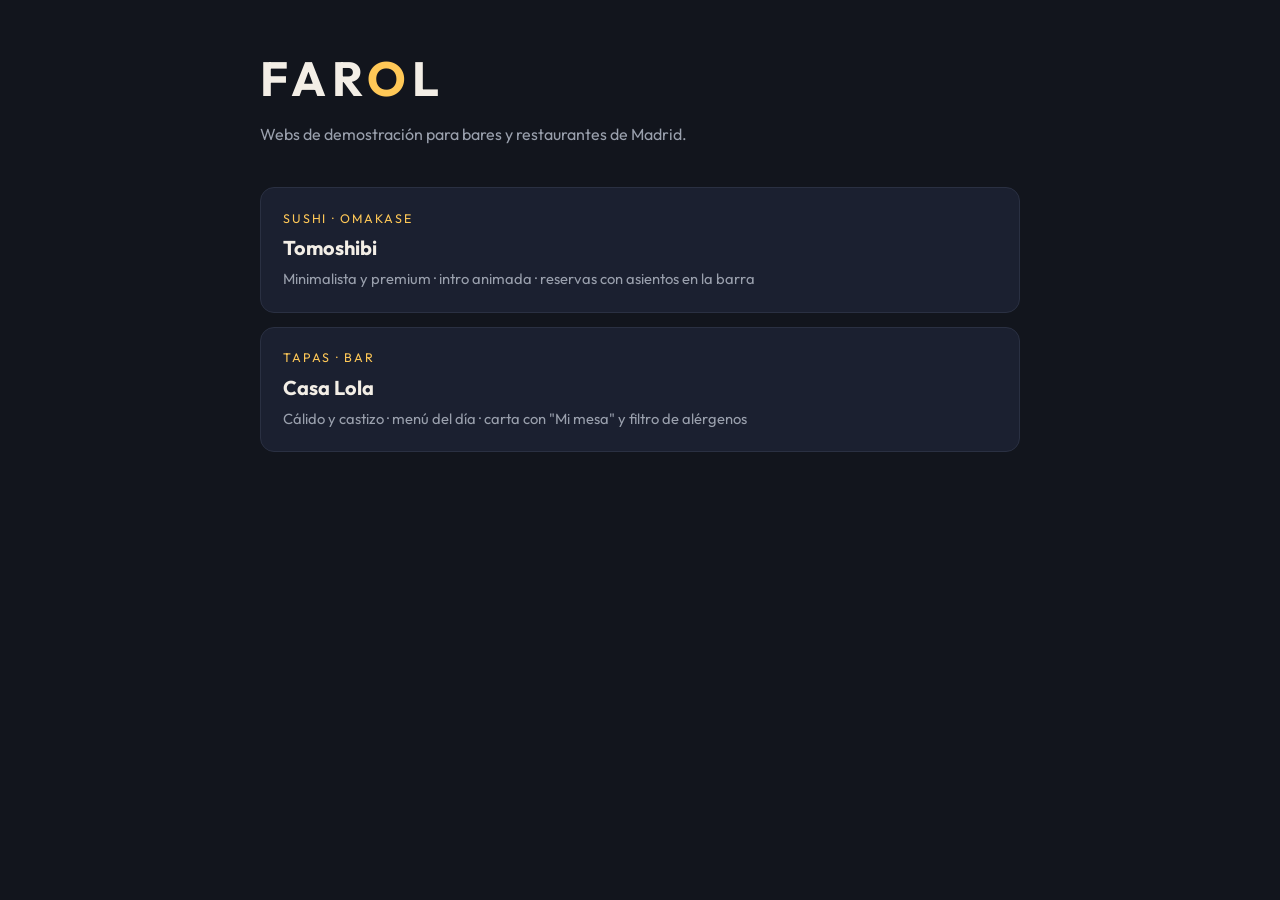
==== index.html @ eae4282a "Add Tomoshibi sushi demo and demo gallery Co-Authored-By: Claude Opus 5.5 <noreply@anthropic.com> Cl" ====
<!doctype html>
<html lang="es">
<head>
<meta charset="utf-8">
<meta name="viewport" content="width=device-width, initial-scale=1, viewport-fit=cover">
<title>Farol · Demos</title>
<meta name="robots" content="noindex">
<link rel="preconnect" href="https://fonts.googleapis.com">
<link rel="preconnect" href="https://fonts.gstatic.com" crossorigin>
<link rel="stylesheet" href="https://fonts.googleapis.com/css2?family=Outfit:wght@400;600;700&display=swap">
<style>
  :root { --bg: #12151d; --fg: #f3eee6; --muted: #9aa0ad; --gold: #ffc857; --card: #1b2030; --line: #2a3042; }
  * { box-sizing: border-box; }
  body { margin: 0; background: var(--bg); color: var(--fg); font-family: Outfit, system-ui, sans-serif; line-height: 1.6;
         padding: max(40px, env(safe-area-inset-top)) max(20px, env(safe-area-inset-right)) 60px max(20px, env(safe-area-inset-left)); }
  main { max-width: 760px; margin: 0 auto; }
  h1 { font-size: clamp(2rem, 6vw, 3rem); letter-spacing: .12em; margin: 0 0 .3rem; }
  h1 span { color: var(--gold); }
  p.lead { color: var(--muted); margin: 0 0 2.5rem; }
  ul { list-style: none; padding: 0; margin: 0; display: grid; gap: 14px; }
  a.card { display: grid; gap: .2rem; padding: 1.3rem 1.4rem; background: var(--card); border: 1px solid var(--line); border-radius: 14px; color: inherit; text-decoration: none; transition: border-color .3s, transform .3s; }
  a.card:hover { border-color: var(--gold); transform: translateY(-2px); }
  .name { font-weight: 700; font-size: 1.25rem; }
  .meta { color: var(--muted); font-size: .92rem; }
  .tag { color: var(--gold); font-size: .78rem; letter-spacing: .14em; text-transform: uppercase; }
</style>
</head>
<body>
<main>
  <h1>FAR<span>O</span>L</h1>
  <p class="lead">Webs de demostración para bares y restaurantes de Madrid.</p>
  <ul>
    <li><a class="card" href="tomoshibi/"><span class="tag">Sushi · Omakase</span><span class="name">Tomoshibi</span><span class="meta">Minimalista y premium · intro animada · reservas con asientos en la barra</span></a></li>
    <li><a class="card" href="https://casa-lolaes.lovable.app/" target="_blank" rel="noopener"><span class="tag">Tapas · Bar</span><span class="name">Casa Lola</span><span class="meta">Cálido y castizo · menú del día · carta con "Mi mesa" y filtro de alérgenos</span></a></li>
  </ul>
</main>
</body>
</html>
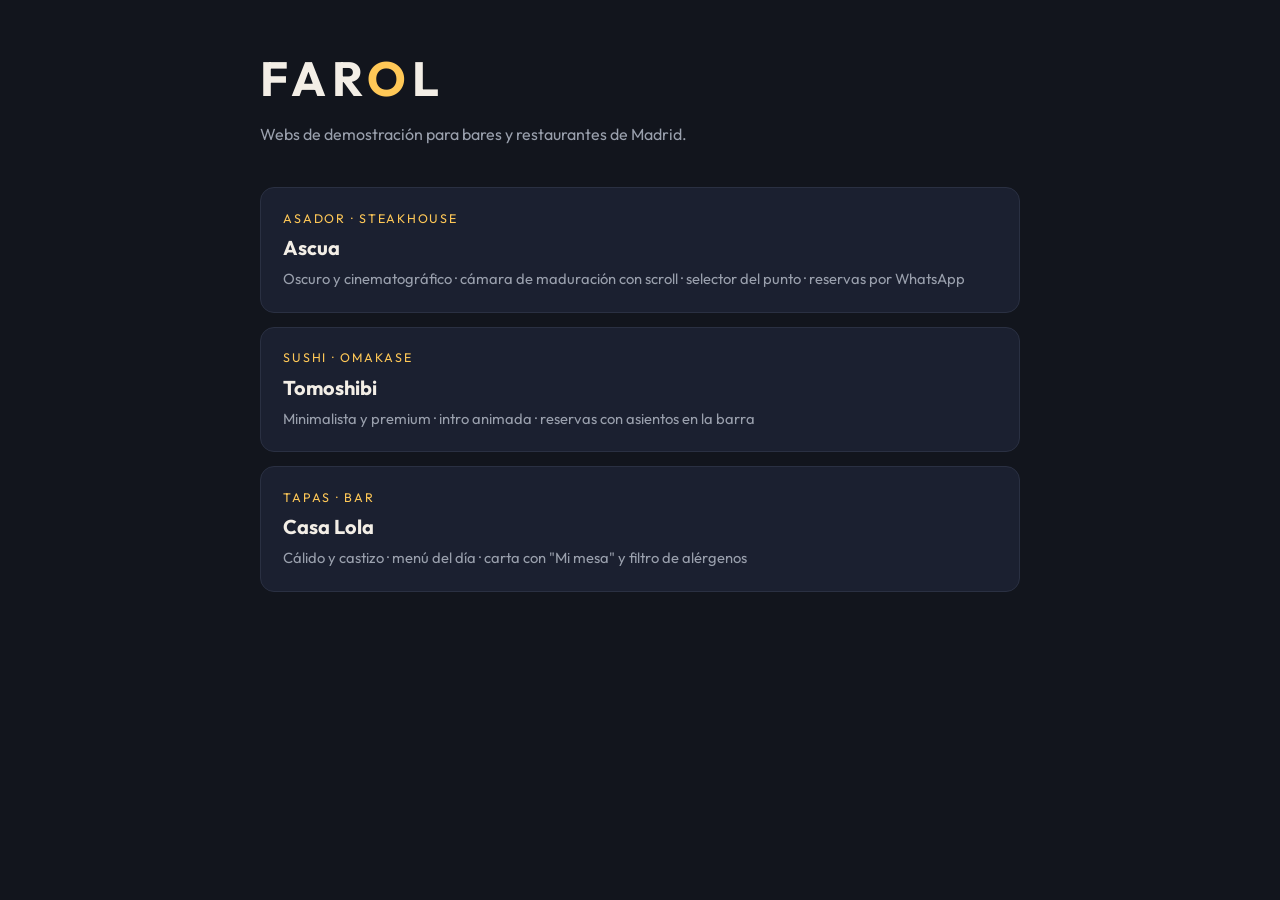
==== commit a7c797df: "Add Ascua steakhouse demo Dark, cinematic asador site: ember intro, pinned dry-ageing day counter, p" ====
--- a/index.html
+++ b/index.html
@@ -30,6 +30,7 @@
   <h1>FAR<span>O</span>L</h1>
   <p class="lead">Webs de demostración para bares y restaurantes de Madrid.</p>
   <ul>
+    <li><a class="card" href="ascua/"><span class="tag">Asador · Steakhouse</span><span class="name">Ascua</span><span class="meta">Oscuro y cinematográfico · cámara de maduración con scroll · selector del punto · reservas por WhatsApp</span></a></li>
     <li><a class="card" href="tomoshibi/"><span class="tag">Sushi · Omakase</span><span class="name">Tomoshibi</span><span class="meta">Minimalista y premium · intro animada · reservas con asientos en la barra</span></a></li>
     <li><a class="card" href="https://casa-lolaes.lovable.app/" target="_blank" rel="noopener"><span class="tag">Tapas · Bar</span><span class="name">Casa Lola</span><span class="meta">Cálido y castizo · menú del día · carta con "Mi mesa" y filtro de alérgenos</span></a></li>
   </ul>
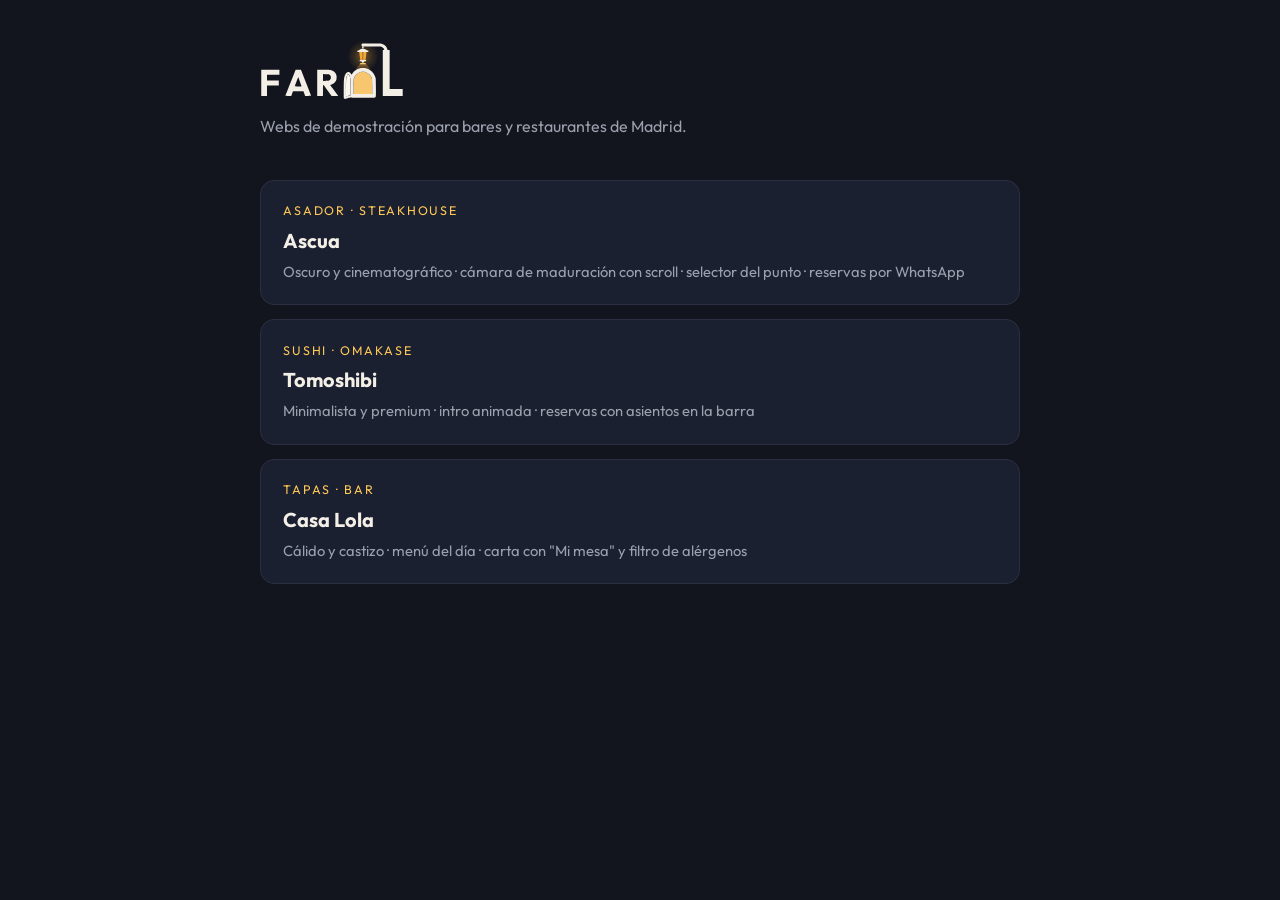
==== commit 91ac8d37: "Farol logo on demos index and demo bar Co-Authored-By: Claude Opus 5.5 <noreply@anthropic.com> Claud" ====
--- a/index.html
+++ b/index.html
@@ -15,7 +15,7 @@
          padding: max(40px, env(safe-area-inset-top)) max(20px, env(safe-area-inset-right)) 60px max(20px, env(safe-area-inset-left)); }
   main { max-width: 760px; margin: 0 auto; }
   h1 { font-size: clamp(2rem, 6vw, 3rem); letter-spacing: .12em; margin: 0 0 .3rem; }
-  h1 span { color: var(--gold); }
+  h1 svg { display: block; height: clamp(44px, 9vw, 60px); width: auto; color: var(--fg); margin-bottom: 14px; }
   p.lead { color: var(--muted); margin: 0 0 2.5rem; }
   ul { list-style: none; padding: 0; margin: 0; display: grid; gap: 14px; }
   a.card { display: grid; gap: .2rem; padding: 1.3rem 1.4rem; background: var(--card); border: 1px solid var(--line); border-radius: 14px; color: inherit; text-decoration: none; transition: border-color .3s, transform .3s; }
@@ -27,7 +27,7 @@
 </head>
 <body>
 <main>
-  <h1>FAR<span>O</span>L</h1>
+  <h1><svg class="farol-logo" height="56" viewBox="182 440 924 386" role="img" aria-label="Farol"><defs><radialGradient id="farol-glow" cx="845" cy="545" r="100" gradientUnits="userSpaceOnUse"><stop offset="0" stop-color="#F5A93A" stop-opacity=".42"/><stop offset=".55" stop-color="#F5A93A" stop-opacity=".16"/><stop offset="1" stop-color="#F5A93A" stop-opacity="0"/></radialGradient><linearGradient id="farol-cone" x1="0" y1="588" x2="0" y2="632" gradientUnits="userSpaceOnUse"><stop offset="0" stop-color="#F5A93A" stop-opacity=".45"/><stop offset="1" stop-color="#F5A93A" stop-opacity=".12"/></linearGradient></defs><circle cx="845" cy="545" r="100" fill="url(#farol-glow)"/><path d="M830 588h30l36 44H794z" fill="url(#farol-cone)"/><path fill="#F7C66E" d="M784.2 740.8L784.5 693.5L787.3 685.5C793.8 667.0 807.3 653.5 825.5 647.4C836.9 643.6 851.1 643.6 862.5 647.4C880.7 653.5 894.2 667.0 900.7 685.5L903.5 693.5L903.8 740.8L904.2 788.0L844.0 788.0L783.8 788.0L784.2 740.8ZM831.5 596.6C831.0 596.3 828.8 595.9 826.7 595.5L823.0 594.9L825.6 591.5C828.2 588.1 828.4 588.0 835.5 588.0C840.4 588.0 843.0 588.4 843.4 589.2C843.9 590.2 844.1 590.2 844.6 589.2C845.0 588.4 847.6 588.0 852.5 588.0C859.6 588.0 859.8 588.1 862.3 591.4L864.9 594.8L862.7 595.5C860.3 596.3 833.1 597.2 831.5 596.6Z"/><path fill="#FBF7F0" d="M735.3 748.2C735.7 698.4 735.9 693.8 737.8 685.5C741.3 669.9 746.0 660.0 749.9 660.0C752.6 660.0 756.8 666.7 759.5 675.2C764.0 689.4 764.5 696.4 764.5 746.9L764.5 794.3L750.5 798.1C742.8 800.2 736.1 802.0 735.7 802.0C735.2 802.0 735.0 777.8 735.3 748.2Z"/><path fill="#F5A93A" d="M824.1 544.2C822.3 531.2 820.7 519.9 820.5 519.2C820.2 518.3 822.7 518.0 831.0 518.0L842.0 518.0L842.0 543.0L842.0 568.0L834.6 568.0L827.3 568.0L824.1 544.2ZM846.0 543.0L846.0 518.0L857.0 518.0C865.3 518.0 867.8 518.3 867.5 519.2C867.3 519.9 865.7 531.2 863.9 544.2L860.7 568.0L853.4 568.0L846.0 568.0L846.0 543.0Z"/><path fill="currentColor" d="M725.3 818.0C724.1 817.5 722.7 816.2 722.1 815.1C720.7 812.5 720.6 711.5 722.0 696.8C725.2 662.9 737.7 642.5 753.5 645.4C758.2 646.3 764.8 652.3 767.9 658.5C769.2 661.1 770.5 662.8 770.9 662.3C771.3 661.9 773.7 658.6 776.2 655.0C782.0 646.7 789.7 639.5 799.4 633.1C813.2 624.1 825.7 620.6 844.0 620.6C862.4 620.6 874.8 624.1 888.6 633.1C907.4 645.4 920.8 664.0 925.7 684.9C927.0 690.3 927.4 701.2 927.7 746.5C928.1 797.9 928.0 801.7 926.3 805.0C922.6 812.3 926.1 812.0 844.2 812.0C782.7 812.0 770.4 811.8 767.5 810.6C764.2 809.2 763.1 809.4 746.0 814.1C736.0 816.8 727.8 819.0 727.7 818.9C727.6 818.9 726.5 818.5 725.3 818.0ZM746.5 800.0C750.9 798.8 756.9 797.2 759.8 796.3L765.0 794.9L765.0 747.0C765.0 718.1 764.6 696.1 763.9 691.4C761.6 675.0 754.4 658.5 749.8 659.2C745.1 659.9 739.4 672.6 736.5 689.0C735.3 695.8 735.0 708.0 735.0 750.3C735.0 800.1 735.1 803.1 736.8 802.6C737.7 802.4 742.1 801.2 746.5 800.0ZM190.0 715.5L190.0 631.0L248.5 631.0L307.0 631.0L307.0 647.0L307.0 663.0L267.0 663.0L227.0 663.0L227.0 682.0L227.0 701.0L265.0 701.0L303.0 701.0L303.0 717.0L303.0 733.0L265.0 733.0L227.0 733.0L227.0 766.5L227.0 800.0L208.5 800.0L190.0 800.0L190.0 715.5ZM345.0 799.3C345.0 798.9 359.9 760.8 378.2 714.7L411.4 631.0L428.4 631.2L445.5 631.5L478.2 715.0C496.3 760.9 511.0 798.8 511.0 799.2C511.0 799.7 502.3 800.0 491.7 800.0L472.3 800.0L466.8 784.8L461.3 769.5L427.8 769.2L394.3 769.0L388.8 784.2L383.2 799.5L364.1 799.8C353.6 799.9 345.0 799.7 345.0 799.3ZM550.0 715.5L550.0 631.0L588.8 631.0C632.2 631.0 636.5 631.5 648.8 637.6C660.9 643.5 669.8 653.9 673.5 666.3C675.6 673.5 675.5 688.3 673.2 695.8C670.8 703.2 665.1 712.0 659.6 716.4C654.2 720.8 644.4 725.8 638.0 727.3C634.6 728.1 633.1 728.9 633.5 729.8C633.7 730.5 645.4 746.0 659.3 764.3C673.2 782.6 685.0 798.1 685.4 798.8C686.0 799.7 681.5 800.0 664.3 800.0L642.5 800.0L617.1 764.9C596.2 736.1 591.3 730.0 589.6 730.2C587.5 730.5 587.5 730.8 587.2 765.2L587.0 800.0L568.5 800.0L550.0 800.0L550.0 715.5ZM972.0 652.0L972.0 504.0L977.1 504.0C981.9 504.0 982.1 503.9 981.4 501.8C979.1 494.2 973.2 488.0 965.1 484.8C959.5 482.5 959.1 482.5 903.2 482.2C872.3 482.1 847.0 482.2 847.0 482.5C847.0 482.8 847.7 484.2 848.6 485.5C850.5 488.4 849.7 491.5 846.4 493.6C844.2 495.1 843.8 495.1 841.6 493.6C838.2 491.4 837.5 488.6 839.6 485.1C841.3 482.2 841.3 482.2 837.9 479.2C833.4 475.2 833.1 469.4 837.3 465.3L840.0 462.5L899.3 462.5C964.0 462.5 964.2 462.5 976.6 468.5C987.7 473.9 997.1 485.2 1000.6 497.4L1002.5 504.0L1009.2 504.0L1016.0 504.0L1016.0 630.0L1016.0 756.0L1058.0 756.0L1100.0 756.0L1100.0 778.0L1100.0 800.0L1036.0 800.0L972.0 800.0L972.0 652.0ZM903.8 739.8C903.5 693.1 903.4 691.3 901.3 685.0C895.4 667.8 879.5 652.1 862.5 646.7C852.6 643.6 835.4 643.6 825.5 646.7C808.4 652.1 792.6 667.7 786.8 684.9C784.6 691.3 784.5 693.0 784.2 739.8L783.9 788.0L844.0 788.0L904.1 788.0L903.8 739.8ZM449.7 737.7C449.5 737.0 444.8 724.3 439.5 709.5C434.1 694.6 429.3 681.4 428.8 680.0C428.0 677.8 426.4 681.6 416.9 707.4C410.9 723.8 406.0 737.6 406.0 738.1C406.0 738.6 415.8 739.0 428.1 739.0C445.6 739.0 450.1 738.7 449.7 737.7ZM625.5 700.6C634.1 696.9 638.0 690.8 638.0 681.3C637.9 671.3 632.9 663.8 624.3 660.9C621.9 660.1 614.6 659.6 604.0 659.6L587.5 659.5L587.2 680.0C587.1 691.2 587.2 701.1 587.5 701.8C588.3 704.0 620.0 703.0 625.5 700.6ZM839.0 583.0C834.6 577.2 834.4 577.1 829.0 576.8C823.6 576.5 823.5 576.5 823.2 573.1C823.0 571.1 823.4 569.4 824.2 568.9C824.9 568.4 833.8 568.0 844.0 568.0C854.2 568.0 863.1 568.4 863.8 568.9C864.6 569.4 865.0 571.1 864.8 573.1C864.5 576.5 864.4 576.5 859.0 576.8C853.6 577.1 853.4 577.2 849.0 583.0C846.5 586.3 844.3 588.9 844.0 588.9C843.7 588.9 841.5 586.3 839.0 583.0ZM808.4 514.3C807.5 510.7 809.1 508.6 813.0 508.2C814.9 508.0 817.6 506.8 819.2 505.5C823.4 501.9 831.9 498.1 838.2 497.0C847.8 495.2 860.9 498.8 868.8 505.5C870.4 506.8 873.1 508.0 875.0 508.2C878.9 508.6 880.5 510.7 879.6 514.3L879.0 517.0L844.0 517.0L809.0 517.0L808.4 514.3Z"/></svg></h1>
   <p class="lead">Webs de demostración para bares y restaurantes de Madrid.</p>
   <ul>
     <li><a class="card" href="ascua/"><span class="tag">Asador · Steakhouse</span><span class="name">Ascua</span><span class="meta">Oscuro y cinematográfico · cámara de maduración con scroll · selector del punto · reservas por WhatsApp</span></a></li>
